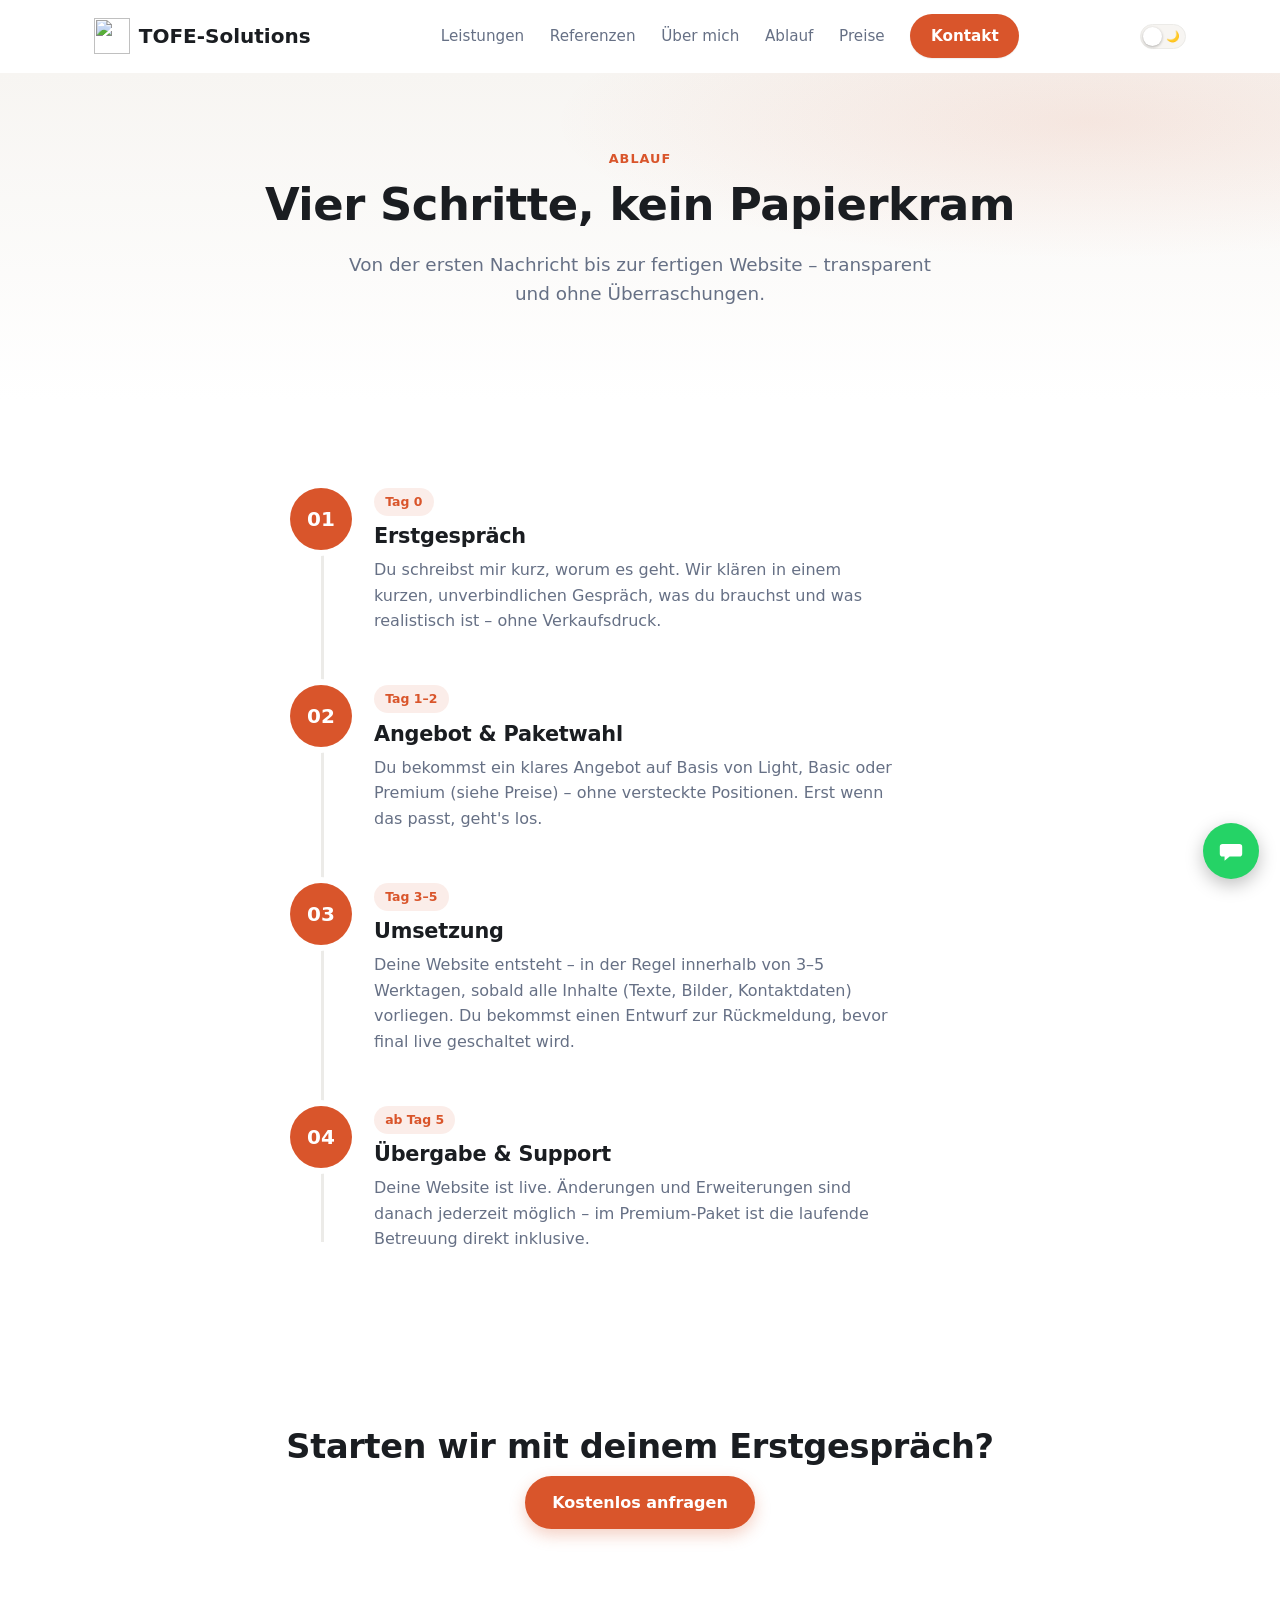
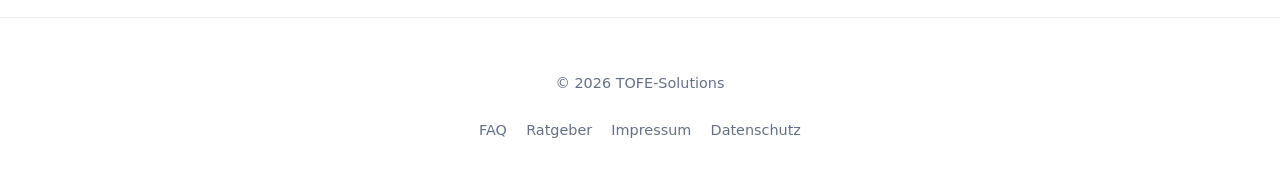
==== ablauf.html @ e0968193 "Add files via upload" ====
<!DOCTYPE html>
<html lang="de">
<head>
<meta charset="UTF-8">
<script>(function(){try{var t=localStorage.getItem('tofe-theme');if(!t){t=window.matchMedia('(prefers-color-scheme: dark)').matches?'dark':'light';}if(t==='dark'){document.documentElement.setAttribute('data-theme','dark');}}catch(e){}})();</script>
<meta name="viewport" content="width=device-width, initial-scale=1.0">
<meta name="theme-color" content="#d9552b">
<title>Ablauf – So entsteht deine Website | TOFE-Solutions</title>
<meta name="description" content="In vier Schritten zur fertigen Website: Erstgespräch, Angebot, Umsetzung und Übergabe – transparent und ohne Papierkram.">
<meta property="og:title" content="Ablauf – TOFE-Solutions">
<meta property="og:description" content="So läuft dein Website-Projekt von der Anfrage bis zur Übergabe.">
<meta property="og:type" content="website">
<meta property="og:locale" content="de_DE">
<meta property="og:image" content="https://tofe-solutions.github.io/Vorlage-Elektrohandwerk/og-image.jpg">
<meta property="og:url" content="https://tofe-solutions.github.io/Vorlage-Elektrohandwerk/ablauf.html">
<meta name="twitter:card" content="summary_large_image">
<link rel="stylesheet" href="styles.css">
<link rel="icon" href="favicon.ico" sizes="any">
<link rel="icon" href="favicon-32.png" type="image/png" sizes="32x32">
<link rel="icon" href="favicon-192.png" type="image/png" sizes="192x192">
<link rel="apple-touch-icon" href="apple-touch-icon.png">
<link rel="manifest" href="site.webmanifest">
</head>
<body>

<header class="site-header" id="site-header">
  <div class="container header-inner">
    <a href="index.html" class="logo"><img src="logo-icon.png" alt="" width="36" height="36" class="logo-icon">TOFE-Solutions</a>
    <nav class="main-nav" id="main-nav">
      <a href="leistungen.html">Leistungen</a>
      <a href="referenzen.html">Referenzen</a>
      <a href="ueber-mich.html">Über mich</a>
      <a href="ablauf.html">Ablauf</a>
      <a href="preise.html">Preise</a>
      <a href="kontakt.html" class="nav-cta">Kontakt</a>
    </nav>
    <label class="theme-switch" aria-label="Farbschema wechseln">
      <input type="checkbox" id="theme-switch-input">
      <span class="theme-switch-track">
        <span class="icon sun">☀️</span>
        <span class="icon moon">🌙</span>
        <span class="theme-switch-thumb"></span>
      </span>
    </label>
    <button class="menu-toggle" id="menu-toggle" aria-label="Menü öffnen"><span></span></button>
  </div>
</header>

<section class="hero page-hero">
  <div class="container hero-inner">
    <span class="eyebrow">Ablauf</span>
    <h1>Vier Schritte, kein Papierkram</h1>
    <p class="hero-sub">Von der ersten Nachricht bis zur fertigen Website – transparent und ohne Überraschungen.</p>
  </div>
</section>

<section class="section">
  <div class="container">
    <div class="ablauf-timeline">
      <div class="at-item reveal">
        <div class="at-node">01</div>
        <span class="at-time">Tag 0</span>
        <h2>Erstgespräch</h2>
        <p>Du schreibst mir kurz, worum es geht. Wir klären in einem kurzen, unverbindlichen Gespräch, was du brauchst und was realistisch ist – ohne Verkaufsdruck.</p>
      </div>
      <div class="at-item reveal">
        <div class="at-node">02</div>
        <span class="at-time">Tag 1–2</span>
        <h2>Angebot &amp; Paketwahl</h2>
        <p>Du bekommst ein klares Angebot auf Basis von Light, Basic oder Premium (siehe Preise) – ohne versteckte Positionen. Erst wenn das passt, geht's los.</p>
      </div>
      <div class="at-item reveal">
        <div class="at-node">03</div>
        <span class="at-time">Tag 3–5</span>
        <h2>Umsetzung</h2>
        <p>Deine Website entsteht – in der Regel innerhalb von 3–5 Werktagen, sobald alle Inhalte (Texte, Bilder, Kontaktdaten) vorliegen. Du bekommst einen Entwurf zur Rückmeldung, bevor final live geschaltet wird.</p>
      </div>
      <div class="at-item reveal">
        <div class="at-node">04</div>
        <span class="at-time">ab Tag 5</span>
        <h2>Übergabe &amp; Support</h2>
        <p>Deine Website ist live. Änderungen und Erweiterungen sind danach jederzeit möglich – im Premium-Paket ist die laufende Betreuung direkt inklusive.</p>
      </div>
    </div>
  </div>
</section>

<section class="section" style="text-align:center;">
  <div class="container">
    <h2>Starten wir mit deinem Erstgespräch?</h2>
    <a href="kontakt.html" class="btn btn-primary">Kostenlos anfragen</a>
  </div>
</section>

<footer class="site-footer">
  <div class="container footer-inner">
    <p>&copy; <span id="jahr"></span> TOFE-Solutions</p>
    <div class="footer-links">
      <a href="faq.html">FAQ</a>
      <a href="ratgeber.html">Ratgeber</a>
      <a href="impressum.html">Impressum</a>
      <a href="datenschutz.html">Datenschutz</a>
    </div>
  </div>
</footer>

<script>
  document.getElementById('jahr').textContent = new Date().getFullYear();
  const header = document.getElementById('site-header');
  window.addEventListener('scroll', () => header.classList.toggle('scrolled', window.scrollY > 8));
  const menuToggle = document.getElementById('menu-toggle');
  const mainNav = document.getElementById('main-nav');
  menuToggle.addEventListener('click', () => mainNav.classList.toggle('open'));
  mainNav.querySelectorAll('a').forEach(a => a.addEventListener('click', () => mainNav.classList.remove('open')));
  const themeInput = document.getElementById('theme-switch-input');
  if (themeInput) {
    themeInput.checked = document.documentElement.getAttribute('data-theme') === 'dark';
    themeInput.addEventListener('change', () => {
      const theme = themeInput.checked ? 'dark' : 'light';
      document.documentElement.setAttribute('data-theme', theme);
      try { localStorage.setItem('tofe-theme', theme); } catch(e) {}
    });
  }
  const revealEls = document.querySelectorAll('.reveal');
  const io = new IntersectionObserver((entries) => {
    entries.forEach(entry => { if (entry.isIntersecting) { entry.target.classList.add('is-visible'); io.unobserve(entry.target); } });
  }, { threshold: 0.15 });
  revealEls.forEach(el => io.observe(el));
</script>

<a href="https://wa.me/4915731621285?text=Hallo%2C%20ich%20interessiere%20mich%20f%C3%BCr%20eine%20Website." class="whatsapp-fab" target="_blank" rel="noopener" aria-label="Per WhatsApp kontaktieren">
  <svg viewBox="0 0 100 100" fill="none" xmlns="http://www.w3.org/2000/svg"><path d="M20 25h60a10 10 0 0110 10v25a10 10 0 01-10 10H45l-18 15v-15h-7a10 10 0 01-10-10V35a10 10 0 0110-10z" fill="#fff"/></svg>
</a>
</body>
</html>
---- styles.css ----
:root {
  --color-accent: #d9552b;
  --color-accent-dark: #b8441f;
  --color-text: #1a1d21;
  --color-muted: #667085;
  --color-bg: #ffffff;
  --color-bg-alt: #f7f5f2;
  --color-surface: #ffffff;
  --color-border: #ecebe8;
  --font-heading: system-ui, -apple-system, "Segoe UI", Roboto, "Helvetica Neue", Arial, sans-serif;
  --font-base: system-ui, -apple-system, "Segoe UI", Roboto, "Helvetica Neue", Arial, sans-serif;
  --radius: 14px;
  --shadow-sm: 0 1px 2px rgba(20,20,20,.04), 0 1px 1px rgba(20,20,20,.03);
  --shadow-md: 0 8px 24px rgba(20,20,20,.08);
  color-scheme: light;
}

:root[data-theme="dark"] {
  --color-accent: #e2794f;
  --color-accent-dark: #d9552b;
  --color-text: #f0efec;
  --color-muted: #9aa1ae;
  --color-bg: #111318;
  --color-bg-alt: #1a1d23;
  --color-surface: #181b21;
  --color-border: #2c2f37;
  --shadow-sm: 0 1px 2px rgba(0,0,0,.4), 0 1px 1px rgba(0,0,0,.3);
  --shadow-md: 0 8px 24px rgba(0,0,0,.5);
  color-scheme: dark;
}

/* Im Dark Mode ist heller Text auf dem Akzent-Orange zu kontrastarm (WCAG AA) –
   dunkler Text auf den Akzent-Flächen sorgt für ausreichenden Kontrast. */
:root[data-theme="dark"] .btn-primary,
:root[data-theme="dark"] .nav-cta,
:root[data-theme="dark"] .pricing-badge {
  color: var(--color-bg) !important;
}

* { box-sizing: border-box; }
.sr-only { position: absolute; width: 1px; height: 1px; padding: 0; margin: -1px; overflow: hidden; clip: rect(0,0,0,0); white-space: nowrap; border: 0; }
html { scroll-behavior: smooth; }
body { margin: 0; font-family: var(--font-base); color: var(--color-text); line-height: 1.6; background: var(--color-bg); -webkit-font-smoothing: antialiased; transition: background-color .2s ease, color .2s ease; }
.container { max-width: 1140px; margin: 0 auto; padding: 0 1.5rem; }
h1, h2, h3 { font-family: var(--font-heading); line-height: 1.15; margin-top: 0; letter-spacing: -0.01em; }
h2 { font-size: clamp(1.6rem, 3vw, 2.1rem); margin-bottom: 0.6rem; }
.eyebrow { display: inline-block; color: var(--color-accent); font-weight: 700; font-size: 0.8rem; letter-spacing: 0.08em; text-transform: uppercase; margin-bottom: 0.6rem; }
.section-lead { color: var(--color-muted); max-width: 560px; margin: 0 0 2.5rem; font-size: 1.05rem; }
a { color: inherit; }

/* Header */
.site-header { position: sticky; top: 0; background: var(--color-surface); border-bottom: 1px solid transparent; z-index: 100; transition: box-shadow .2s, border-color .2s, background-color .2s; }
.site-header.scrolled { box-shadow: var(--shadow-sm); border-color: var(--color-border); }
.header-inner { display: flex; align-items: center; justify-content: space-between; height: 72px; }
.logo { display: flex; align-items: center; gap: 0.55rem; font-family: var(--font-heading); font-weight: 800; font-size: 1.25rem; text-decoration: none; }
.logo-icon { height: 36px; width: 36px; display: block; }
.main-nav { display: flex; align-items: center; }
.main-nav a { margin-left: 1.6rem; text-decoration: none; font-size: 0.95rem; font-weight: 500; color: var(--color-muted); transition: color .15s; }
.main-nav a:hover { color: var(--color-text); }
.nav-cta { background: var(--color-accent); color: #fff !important; padding: 0.6rem 1.3rem; border-radius: 999px; font-weight: 600 !important; box-shadow: var(--shadow-sm); }
.nav-cta:hover { background: var(--color-accent-dark); }
.menu-toggle { display: none; background: none; border: 0; cursor: pointer; padding: 0.4rem; }
.menu-toggle span, .menu-toggle span::before, .menu-toggle span::after { content: ""; display: block; width: 22px; height: 2px; background: var(--color-text); position: relative; transition: .2s; }
.menu-toggle span::before { position: absolute; top: -7px; width: 22px; height: 2px; background: var(--color-text); }
.menu-toggle span::after { position: absolute; top: 7px; width: 22px; height: 2px; background: var(--color-text); }

/* Hero */
.hero { padding: 7rem 0 6rem; background:
    radial-gradient(60% 60% at 85% 15%, rgba(217,85,43,.10) 0%, rgba(217,85,43,0) 70%),
    linear-gradient(180deg, var(--color-bg-alt) 0%, var(--color-bg) 100%);
  text-align: center; }
.hero h1 { font-size: clamp(2.2rem, 5vw, 3.4rem); max-width: 760px; margin: 0 auto 1.2rem; }
.hero-sub { color: var(--color-muted); max-width: 620px; margin: 0 auto 2.2rem; font-size: 1.15rem; }
.hero-actions { display: flex; gap: 1rem; justify-content: center; flex-wrap: wrap; }

.btn { display: inline-block; padding: 0.85rem 1.7rem; border-radius: 999px; text-decoration: none; font-weight: 600; transition: transform .15s, box-shadow .15s, background .15s; }
.btn-primary { background: var(--color-accent); color: #fff; box-shadow: 0 6px 16px rgba(217,85,43,.28); }
.btn-primary:hover { background: var(--color-accent-dark); transform: translateY(-1px); }
.btn-ghost { background: var(--color-surface); color: var(--color-text); border: 1px solid var(--color-border); }
.btn-ghost:hover { border-color: #d8d5d0; }

.section { padding: 5.5rem 0; }
.section-alt { background: var(--color-bg-alt); }
.section-header { text-align: center; margin: 0 auto 3rem; max-width: 620px; }
.section-header .section-lead { margin-left: auto; margin-right: auto; }

.grid { display: grid; gap: 1.75rem; }
.grid-2 { grid-template-columns: 1fr 1fr; }
.grid-3 { grid-template-columns: repeat(3, 1fr); }
.align-center { align-items: center; }

.card { background: var(--color-surface); border: 1px solid var(--color-border); border-radius: var(--radius); padding: 1.9rem; box-shadow: var(--shadow-sm); transition: transform .18s, box-shadow .18s, background-color .2s; }
.card:hover { transform: translateY(-3px); box-shadow: var(--shadow-md); }
.card .icon { width: 44px; height: 44px; border-radius: 12px; background: rgba(217,85,43,.1); color: var(--color-accent); display: flex; align-items: center; justify-content: center; font-size: 1.3rem; margin-bottom: 1rem; }
.card h3 { font-size: 1.1rem; margin-bottom: 0.5rem; }
.card p { color: var(--color-muted); margin: 0; font-size: 0.96rem; }

.step-card { position: relative; }
.step-num { font-family: var(--font-heading); font-size: 1.6rem; font-weight: 800; color: var(--color-accent); opacity: .5; margin-bottom: 0.6rem; }

.image-placeholder { background: linear-gradient(155deg, rgba(217,85,43,.13), rgba(217,85,43,.03)); border-radius: var(--radius); display: flex; align-items: center; justify-content: center; min-height: 220px; color: var(--color-muted); font-size: 0.9rem; }
.image-placeholder svg { width: 104px; height: 104px; }
.image-placeholder.photo-pending { background: var(--color-bg-alt); border: 2px dashed var(--color-border); flex-direction: column; gap: 0.6rem; text-align: center; padding: 1.5rem; color: var(--color-muted); }
.image-placeholder.photo-pending svg { width: 44px; height: 44px; opacity: .5; }
.image-placeholder.mockup { min-height: 260px; border: 1px solid var(--color-border); box-shadow: var(--shadow-sm); padding: 1.5rem; transition: transform .18s, box-shadow .18s; }
.image-placeholder.mockup:hover { transform: translateY(-4px); box-shadow: var(--shadow-md); }
.image-placeholder.mockup svg { width: 100%; height: auto; max-width: 340px; }

.profile-photo { border-radius: var(--radius); overflow: hidden; box-shadow: var(--shadow-sm); }
.profile-photo img { width: 100%; height: auto; display: block; }

.benefit-tag { display: inline-flex; align-items: flex-start; gap: 0.55rem; background: rgba(217,85,43,.08); border-left: 3px solid var(--color-accent); padding: 0.65rem 1rem; border-radius: 6px; font-size: 0.92rem; margin: 1rem 0 0; }
.benefit-tag strong { color: var(--color-text); }

.trust-badges { display: flex; flex-wrap: wrap; gap: 0.6rem; justify-content: center; margin-bottom: 0.6rem; }
.trust-badge { display: inline-flex; align-items: center; gap: 0.45rem; background: rgba(217,85,43,.1); color: var(--color-accent); border: 1px solid rgba(217,85,43,.25); padding: 0.45rem 0.95rem; border-radius: 999px; font-size: 0.85rem; font-weight: 600; }
.trust-badge svg { width: 15px; height: 15px; flex-shrink: 0; }
.image-placeholder.photo-pending small { display: block; font-size: 0.78rem; margin-top: 0.15rem; }

.contact-list { list-style: none; padding: 0; }
.contact-list li { margin-bottom: 0.5rem; }
.contact-form { display: flex; flex-direction: column; gap: 1rem; background: var(--color-surface); padding: 1.75rem; border-radius: var(--radius); border: 1px solid var(--color-border); box-shadow: var(--shadow-sm); }
.contact-form label { display: flex; flex-direction: column; font-size: 0.9rem; font-weight: 500; gap: 0.4rem; }
.contact-form input, .contact-form textarea { padding: 0.7rem 0.8rem; border: 1px solid var(--color-border); border-radius: 8px; font: inherit; background: var(--color-bg); color: var(--color-text); transition: border-color .15s, box-shadow .15s; }
.contact-form input:focus, .contact-form textarea:focus { outline: none; border-color: var(--color-accent); box-shadow: 0 0 0 3px rgba(217,85,43,.25); }

.site-footer { padding: 2.5rem 0; text-align: center; color: var(--color-muted); font-size: 0.9rem; border-top: 1px solid var(--color-border); }
.footer-inner { display: flex; flex-direction: column; align-items: center; gap: 0.6rem; }
.footer-links { display: flex; gap: 1.2rem; flex-wrap: wrap; justify-content: center; }
.footer-links a { text-decoration: none; color: var(--color-muted); }
.footer-links a:hover { color: var(--color-text); text-decoration: underline; }

.page-hero { padding: 4.5rem 0 3.5rem; }
.page-hero h1 { font-size: clamp(2rem, 4vw, 2.8rem); }

.link-card { text-decoration: none; }
.link-card .arrow { color: var(--color-accent); font-weight: 700; }

.legal .section { padding: 3rem 0 5rem; }
.legal h2 { font-size: 1.3rem; margin-top: 2.2rem; }
.legal h3 { font-size: 1.05rem; margin-top: 1.4rem; }
.legal p, .legal li { color: var(--color-text); font-size: 0.98rem; }
.legal .placeholder { background: rgba(217,85,43,.1); color: var(--color-accent-dark); padding: 0.1rem 0.4rem; border-radius: 4px; font-weight: 600; }
.placeholder-note { background: rgba(217,85,43,.1); color: var(--color-accent-dark); padding: 0.1rem 0.45rem; border-radius: 4px; font-weight: 600; font-style: normal; white-space: normal; }

/* Referenzen-Seite */
.reference-card { padding: 2rem; }
.reference-card .reference-tag { display: inline-block; font-size: 0.78rem; font-weight: 700; color: var(--color-accent); background: rgba(217,85,43,.1); padding: 0.3rem 0.8rem; border-radius: 999px; margin-bottom: 1rem; }
.reference-card h3 { font-size: 1.2rem; margin-bottom: 0.5rem; }
.reference-card p { color: var(--color-muted); margin: 0 0 1.2rem; }
.reference-placeholder { border: 2px dashed var(--color-border); border-radius: var(--radius); min-height: 220px; display: flex; flex-direction: column; align-items: center; justify-content: center; gap: 0.6rem; color: var(--color-muted); text-align: center; padding: 2rem; background: var(--color-bg-alt); }
.reference-placeholder svg { width: 40px; height: 40px; opacity: 0.5; }
.reference-placeholder strong { color: var(--color-text); font-size: 0.98rem; }
.reference-placeholder span { font-size: 0.85rem; }

/* Ratgeber-Seite */
.article-toc { list-style: none; padding: 0; margin: 0 auto 3rem; max-width: 620px; display: flex; flex-direction: column; gap: 0.6rem; }
.article-toc a { display: flex; align-items: center; gap: 0.7rem; text-decoration: none; color: var(--color-text); background: var(--color-surface); border: 1px solid var(--color-border); border-radius: var(--radius); padding: 0.9rem 1.2rem; font-weight: 600; font-size: 0.95rem; transition: border-color .15s, transform .15s; }
.article-toc a:hover { border-color: var(--color-accent); transform: translateX(3px); }
.article-toc .toc-num { color: var(--color-accent); font-weight: 800; font-family: var(--font-heading); }
.article-block { max-width: 720px; margin: 0 auto; scroll-margin-top: 90px; }
.article-block + .article-block { border-top: 1px solid var(--color-border); padding-top: 3rem; margin-top: 3rem; }
.article-block h2 { font-size: 1.5rem; }
.article-block p { margin-bottom: 1.1rem; }

/* Risikoumkehr / Vertrauens-Baustein */
.guarantee-box { display: flex; gap: 1.2rem; align-items: flex-start; background: rgba(217,85,43,.06); border: 1px solid rgba(217,85,43,.2); border-radius: var(--radius); padding: 1.6rem 1.8rem; max-width: 760px; margin: 2.5rem auto 0; }
.guarantee-box .icon { width: 44px; height: 44px; border-radius: 12px; background: rgba(217,85,43,.14); color: var(--color-accent); display: flex; align-items: center; justify-content: center; font-size: 1.3rem; flex-shrink: 0; }
.guarantee-box h3 { margin: 0 0 0.4rem; font-size: 1.05rem; }
.guarantee-box p { margin: 0; color: var(--color-muted); font-size: 0.95rem; }
.legal .notice { background: var(--color-bg-alt); border: 1px solid var(--color-border); border-radius: var(--radius); padding: 1.2rem 1.4rem; font-size: 0.92rem; color: var(--color-muted); margin-bottom: 2rem; }

/* Pricing */
.pricing-grid { align-items: stretch; }
.pricing-card { display: flex; flex-direction: column; position: relative; padding: 2.2rem 1.9rem; }
.pricing-card.featured { border-color: var(--color-accent); box-shadow: 0 10px 28px rgba(217,85,43,.14); }
.pricing-badge { position: absolute; top: -13px; left: 50%; transform: translateX(-50%); background: var(--color-accent); color: #fff; font-size: 0.75rem; font-weight: 700; letter-spacing: 0.04em; text-transform: uppercase; padding: 0.35rem 0.9rem; border-radius: 999px; box-shadow: var(--shadow-sm); }
.pricing-card h3 { font-size: 1.25rem; margin-bottom: 0.3rem; }
.pricing-card .plan-desc { color: var(--color-muted); font-size: 0.92rem; margin: 0 0 1.3rem; min-height: 2.6em; }
.pricing-card .price-row { margin-bottom: 1.5rem; }
.pricing-card .price-prefix { color: var(--color-muted); font-size: 0.85rem; display: block; }
.pricing-card .price-value { font-family: var(--font-heading); font-size: 2.4rem; font-weight: 800; }
.pricing-card .price-note { color: var(--color-muted); font-size: 0.85rem; display: block; margin-top: 0.2rem; }
.pricing-card .feature-list { list-style: none; padding: 0; margin: 0 0 1.8rem; flex-grow: 1; }
.pricing-card .feature-list li { display: flex; gap: 0.6rem; align-items: flex-start; margin-bottom: 0.7rem; font-size: 0.94rem; }
.pricing-card .feature-list li::before { content: "✓"; color: var(--color-accent); font-weight: 700; flex-shrink: 0; }
.pricing-card .btn { text-align: center; }

.addon-card ul { list-style: none; padding: 0; margin: 0; }
.addon-card li { display: flex; justify-content: space-between; gap: 1rem; padding: 0.85rem 0; border-bottom: 1px solid var(--color-border); font-size: 0.94rem; }
.addon-card li:last-child { border-bottom: none; }
.addon-card .addon-price { color: var(--color-accent); font-weight: 600; white-space: nowrap; }
.addon-card .addon-name { color: var(--color-text); }
.addon-card .addon-note { display: block; color: var(--color-muted); font-size: 0.82rem; font-weight: 400; }

/* Ablauf-Zeitstrahl (kompakte Randleiste) */
.ablauf-timeline { max-width: 700px; margin: 0 auto; position: relative; padding-left: 84px; }
.ablauf-timeline::before { content: ''; position: absolute; left: 31px; top: 10px; bottom: 10px; width: 3px; background: var(--color-border); }
.at-item { position: relative; padding-bottom: 3.2rem; }
.at-item:last-child { padding-bottom: 0; }
.at-node { position: absolute; left: -84px; top: 0; width: 62px; height: 62px; border-radius: 50%; background: var(--color-accent); color: #fff; display: flex; align-items: center; justify-content: center; font-weight: 800; font-family: var(--font-heading); font-size: 1.25rem; box-shadow: 0 0 0 6px var(--color-bg), var(--shadow-sm); }
.at-time { display: inline-block; font-size: 0.78rem; font-weight: 700; color: var(--color-accent); background: rgba(217,85,43,.1); padding: 0.25rem 0.7rem; border-radius: 999px; margin-bottom: 0.6rem; }
.at-item h2 { font-size: 1.3rem; margin: 0 0 0.5rem; }
.at-item p { margin: 0; color: var(--color-muted); font-size: 1rem; max-width: 520px; }

@media (max-width: 780px) {
  .ablauf-timeline { padding-left: 64px; }
  .ablauf-timeline::before { left: 23px; }
  .at-node { left: -64px; width: 48px; height: 48px; font-size: 1.05rem; }
}

/* Scroll-reveal */
.reveal { opacity: 0; transform: translateY(16px); transition: opacity .5s ease, transform .5s ease; }
.reveal.is-visible { opacity: 1; transform: translateY(0); }

@media (max-width: 930px) {
  .menu-toggle { display: block; }
  .main-nav { position: fixed; inset: 72px 0 0 0; background: var(--color-surface); flex-direction: column; align-items: flex-start; padding: 2rem 1.5rem; gap: 0.5rem; transform: translateX(100%); transition: transform .25s ease; }
  .main-nav.open { transform: translateX(0); }
  .main-nav a { margin-left: 0; padding: 0.75rem 0; font-size: 1.05rem; width: 100%; }
  .nav-cta { margin-top: 0.5rem; text-align: center; }
  .grid-2, .grid-3 { grid-template-columns: 1fr; }
  .theme-switch { margin-left: 0.6rem; }
}

/* Theme switch (Hell/Dunkel-Umschalter) */
.theme-switch { display: inline-flex; align-items: center; cursor: pointer; margin-left: 1rem; user-select: none; }
.theme-switch input { position: absolute; opacity: 0; width: 1px; height: 1px; }
.theme-switch-track { position: relative; width: 46px; height: 25px; background: var(--color-bg-alt); border: 1px solid var(--color-border); border-radius: 999px; transition: background-color .2s; flex-shrink: 0; }
.theme-switch-track .icon { position: absolute; top: 50%; transform: translateY(-50%); font-size: 11px; line-height: 1; }
.theme-switch-track .icon.sun { left: 5px; }
.theme-switch-track .icon.moon { right: 5px; }
.theme-switch-thumb { position: absolute; top: 2px; left: 2px; width: 19px; height: 19px; border-radius: 50%; background: var(--color-surface); box-shadow: 0 1px 3px rgba(0,0,0,.3); transition: transform .2s ease; }
.theme-switch input:checked ~ .theme-switch-track .theme-switch-thumb { transform: translateX(21px); }
.theme-switch input:checked ~ .theme-switch-track { background: var(--color-accent); border-color: var(--color-accent); }
.theme-switch input:focus-visible ~ .theme-switch-track { outline: 2px solid var(--color-accent); outline-offset: 2px; }
.calc-switch-label input:focus-visible ~ .calc-switch { outline: 2px solid var(--color-accent); outline-offset: 2px; }
.faq-question:focus-visible { outline: 2px solid var(--color-accent); outline-offset: 2px; }

/* WhatsApp floating button */
.whatsapp-fab { position: fixed; right: 1.3rem; bottom: 1.3rem; width: 56px; height: 56px; border-radius: 50%; background: #25D366; color: #fff; display: flex; align-items: center; justify-content: center; box-shadow: 0 6px 18px rgba(0,0,0,.25); z-index: 200; transition: transform .15s; }
.whatsapp-fab:hover { transform: scale(1.06); }
.whatsapp-fab svg { width: 28px; height: 28px; }

/* FAQ accordion */
.faq-list { max-width: 760px; margin: 0 auto; }
.faq-item { border-bottom: 1px solid var(--color-border); }
.faq-item:first-child { border-top: 1px solid var(--color-border); }
.faq-question { width: 100%; text-align: left; background: none; border: 0; padding: 1.2rem 0.2rem; font: inherit; font-weight: 600; font-size: 1rem; color: var(--color-text); cursor: pointer; display: flex; justify-content: space-between; align-items: center; gap: 1rem; }
.faq-question .faq-icon { flex-shrink: 0; color: var(--color-accent); font-size: 1.3rem; transition: transform .2s; }
.faq-item.open .faq-question .faq-icon { transform: rotate(45deg); }
.faq-answer { max-height: 0; overflow: hidden; transition: max-height .25s ease; }
.faq-answer p { color: var(--color-muted); margin: 0 0.2rem 1.2rem; font-size: 0.96rem; }

/* Price calculator */
.calc-box { background: var(--color-surface); border: 1px solid var(--color-border); border-radius: var(--radius); padding: 1.8rem; box-shadow: var(--shadow-sm); max-width: 620px; margin: 0 auto; }
.calc-row { display: flex; justify-content: space-between; align-items: center; gap: 1rem; padding: 0.7rem 0; border-bottom: 1px solid var(--color-border); }
.calc-row:last-of-type { border-bottom: none; }
.calc-row label { font-size: 0.95rem; font-weight: 500; }
.calc-row .calc-note { display: block; color: var(--color-muted); font-size: 0.8rem; font-weight: 400; }
.calc-stepper { display: flex; align-items: center; gap: 0.7rem; }
.calc-stepper button { width: 30px; height: 30px; border-radius: 50%; border: 1px solid var(--color-border); background: var(--color-bg); color: var(--color-text); font-size: 1.1rem; cursor: pointer; line-height: 1; }
.calc-stepper button:hover { border-color: var(--color-accent); color: var(--color-accent); }
.calc-stepper span { min-width: 1.2rem; text-align: center; font-weight: 600; }
.calc-switch-label { display: inline-flex; align-items: center; cursor: pointer; }
.calc-switch-label input { position: absolute; opacity: 0; width: 1px; height: 1px; }
.calc-switch { position: relative; width: 42px; height: 24px; background: var(--color-bg-alt); border: 1px solid var(--color-border); border-radius: 999px; flex-shrink: 0; transition: background-color .2s; }
.calc-switch-thumb { position: absolute; top: 2px; left: 2px; width: 17px; height: 17px; border-radius: 50%; background: var(--color-surface); box-shadow: 0 1px 2px rgba(0,0,0,.25); transition: transform .2s; }
.calc-switch-label input:checked ~ .calc-switch .calc-switch-thumb { transform: translateX(18px); }
.calc-switch-label input:checked ~ .calc-switch { background: var(--color-accent); border-color: var(--color-accent); }
.calc-pkg-group { display: flex; gap: 0.4rem; flex-wrap: wrap; }
.calc-pkg-btn { font: inherit; font-size: 0.85rem; font-weight: 600; padding: 0.4rem 0.9rem; border-radius: 999px; border: 1px solid var(--color-border); background: var(--color-bg-alt); color: var(--color-text); cursor: pointer; transition: background-color .15s, border-color .15s, color .15s; }
.calc-pkg-btn:hover { border-color: var(--color-accent); }
.calc-pkg-btn.active { background: var(--color-accent); border-color: var(--color-accent); color: #fff; }
.calc-total { display: flex; justify-content: space-between; align-items: baseline; padding-top: 1.3rem; margin-top: 0.5rem; }
.calc-total .calc-total-label { font-weight: 600; }
.calc-total .calc-total-value { font-family: var(--font-heading); font-size: 1.9rem; font-weight: 800; color: var(--color-accent); }
.calc-hint { color: var(--color-muted); font-size: 0.82rem; margin-top: 0.6rem; }
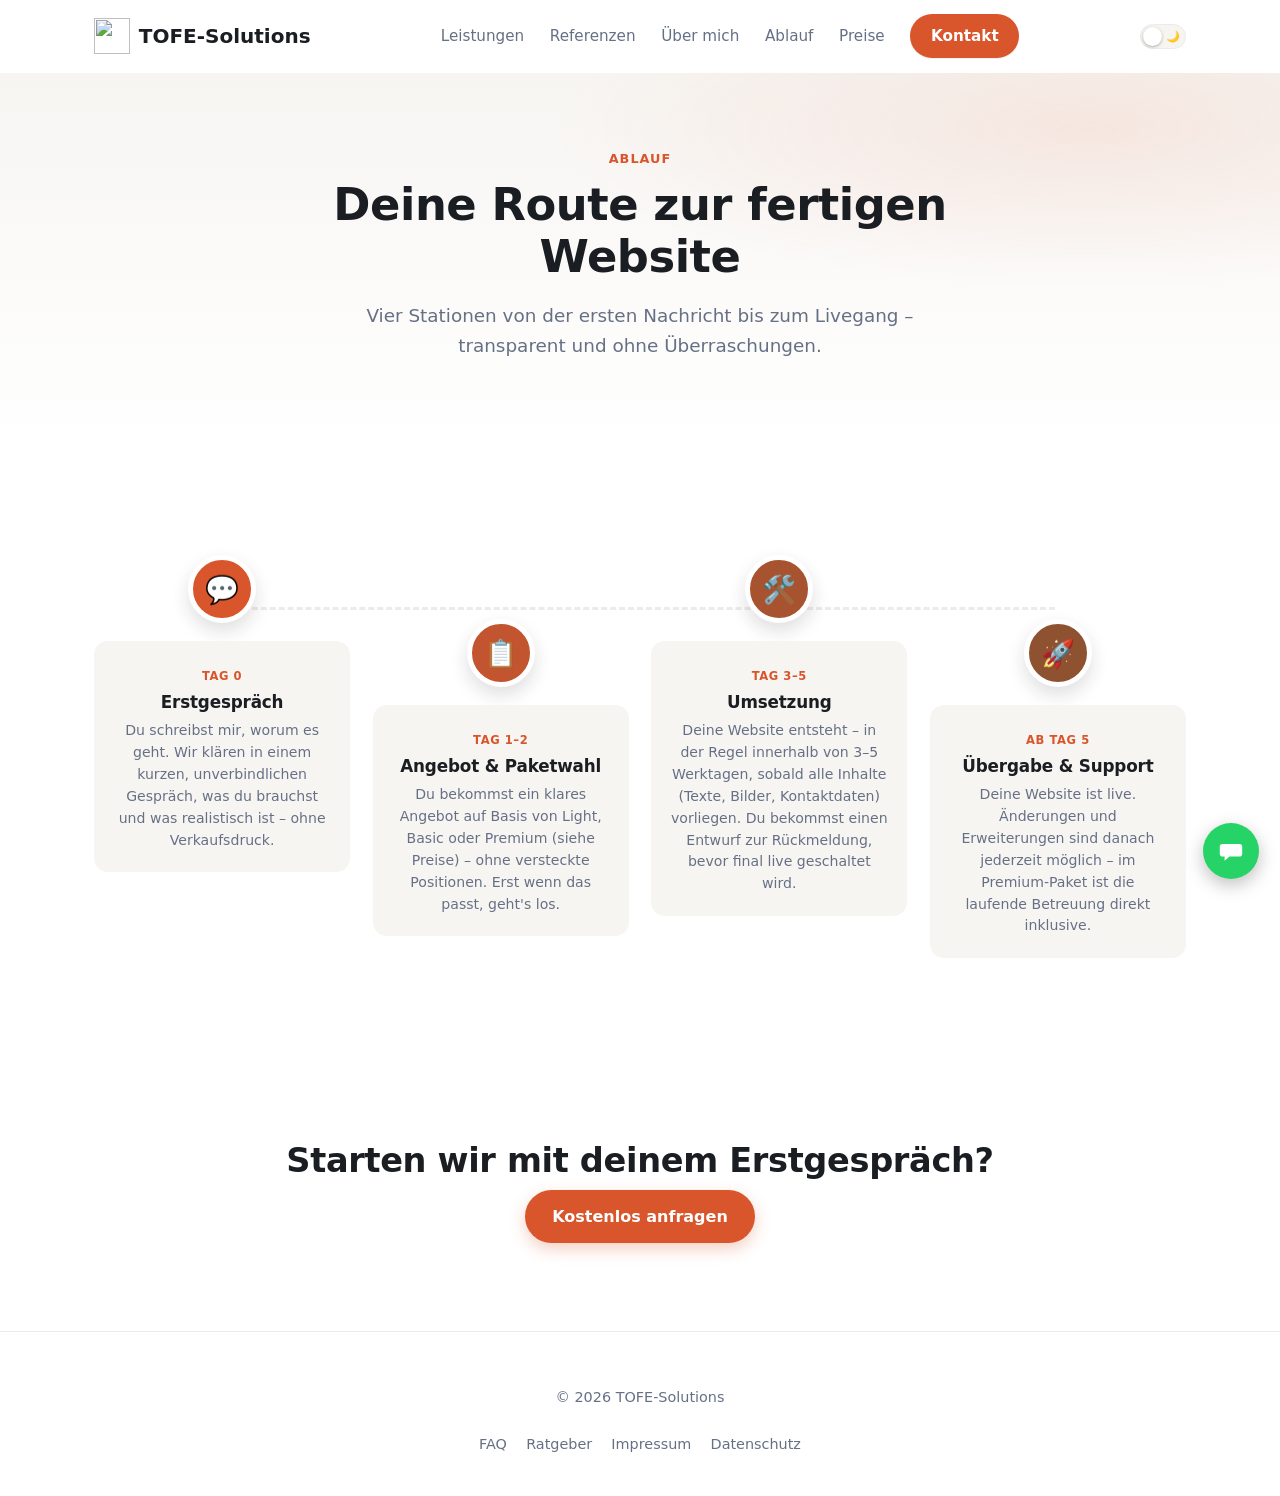
==== commit 129999d1: "Add files via upload" ====
--- a/ablauf.html
+++ b/ablauf.html
@@ -49,37 +49,53 @@
 <section class="hero page-hero">
   <div class="container hero-inner">
     <span class="eyebrow">Ablauf</span>
-    <h1>Vier Schritte, kein Papierkram</h1>
-    <p class="hero-sub">Von der ersten Nachricht bis zur fertigen Website – transparent und ohne Überraschungen.</p>
+    <h1>Deine Route zur fertigen Website</h1>
+    <p class="hero-sub">Vier Stationen von der ersten Nachricht bis zum Livegang – transparent und ohne Überraschungen.</p>
   </div>
 </section>
 
 <section class="section">
   <div class="container">
-    <div class="ablauf-timeline">
-      <div class="at-item reveal">
-        <div class="at-node">01</div>
-        <span class="at-time">Tag 0</span>
-        <h2>Erstgespräch</h2>
-        <p>Du schreibst mir kurz, worum es geht. Wir klären in einem kurzen, unverbindlichen Gespräch, was du brauchst und was realistisch ist – ohne Verkaufsdruck.</p>
-      </div>
-      <div class="at-item reveal">
-        <div class="at-node">02</div>
-        <span class="at-time">Tag 1–2</span>
-        <h2>Angebot &amp; Paketwahl</h2>
-        <p>Du bekommst ein klares Angebot auf Basis von Light, Basic oder Premium (siehe Preise) – ohne versteckte Positionen. Erst wenn das passt, geht's los.</p>
-      </div>
-      <div class="at-item reveal">
-        <div class="at-node">03</div>
-        <span class="at-time">Tag 3–5</span>
-        <h2>Umsetzung</h2>
-        <p>Deine Website entsteht – in der Regel innerhalb von 3–5 Werktagen, sobald alle Inhalte (Texte, Bilder, Kontaktdaten) vorliegen. Du bekommst einen Entwurf zur Rückmeldung, bevor final live geschaltet wird.</p>
-      </div>
-      <div class="at-item reveal">
-        <div class="at-node">04</div>
-        <span class="at-time">ab Tag 5</span>
-        <h2>Übergabe &amp; Support</h2>
-        <p>Deine Website ist live. Änderungen und Erweiterungen sind danach jederzeit möglich – im Premium-Paket ist die laufende Betreuung direkt inklusive.</p>
+    <div class="route reveal">
+      <div class="route-line"></div>
+      <div class="route-track">
+
+        <div class="stop">
+          <div class="stop-badge">💬</div>
+          <div class="stop-card">
+            <span class="stop-time">Tag 0</span>
+            <h2>Erstgespräch</h2>
+            <p>Du schreibst mir, worum es geht. Wir klären in einem kurzen, unverbindlichen Gespräch, was du brauchst und was realistisch ist – ohne Verkaufsdruck.</p>
+          </div>
+        </div>
+
+        <div class="stop">
+          <div class="stop-badge">📋</div>
+          <div class="stop-card">
+            <span class="stop-time">Tag 1–2</span>
+            <h2>Angebot &amp; Paketwahl</h2>
+            <p>Du bekommst ein klares Angebot auf Basis von Light, Basic oder Premium (siehe Preise) – ohne versteckte Positionen. Erst wenn das passt, geht's los.</p>
+          </div>
+        </div>
+
+        <div class="stop">
+          <div class="stop-badge">🛠️</div>
+          <div class="stop-card">
+            <span class="stop-time">Tag 3–5</span>
+            <h2>Umsetzung</h2>
+            <p>Deine Website entsteht – in der Regel innerhalb von 3–5 Werktagen, sobald alle Inhalte (Texte, Bilder, Kontaktdaten) vorliegen. Du bekommst einen Entwurf zur Rückmeldung, bevor final live geschaltet wird.</p>
+          </div>
+        </div>
+
+        <div class="stop">
+          <div class="stop-badge">🚀</div>
+          <div class="stop-card">
+            <span class="stop-time">ab Tag 5</span>
+            <h2>Übergabe &amp; Support</h2>
+            <p>Deine Website ist live. Änderungen und Erweiterungen sind danach jederzeit möglich – im Premium-Paket ist die laufende Betreuung direkt inklusive.</p>
+          </div>
+        </div>
+
       </div>
     </div>
   </div>
--- a/styles.css
+++ b/styles.css
@@ -106,8 +106,8 @@
 .image-placeholder.mockup:hover { transform: translateY(-4px); box-shadow: var(--shadow-md); }
 .image-placeholder.mockup svg { width: 100%; height: auto; max-width: 340px; }
 
-.profile-photo { border-radius: var(--radius); overflow: hidden; box-shadow: var(--shadow-sm); }
-.profile-photo img { width: 100%; height: auto; display: block; }
+.profile-photo { border-radius: var(--radius); overflow: hidden; box-shadow: var(--shadow-sm); min-width: 0; }
+.profile-photo img { width: 100%; height: auto; max-width: 100%; display: block; }
 
 .benefit-tag { display: inline-flex; align-items: flex-start; gap: 0.55rem; background: rgba(217,85,43,.08); border-left: 3px solid var(--color-accent); padding: 0.65rem 1rem; border-radius: 6px; font-size: 0.92rem; margin: 1rem 0 0; }
 .benefit-tag strong { color: var(--color-text); }
@@ -193,20 +193,28 @@
 .addon-card .addon-name { color: var(--color-text); }
 .addon-card .addon-note { display: block; color: var(--color-muted); font-size: 0.82rem; font-weight: 400; }
 
-/* Ablauf-Zeitstrahl (kompakte Randleiste) */
-.ablauf-timeline { max-width: 700px; margin: 0 auto; position: relative; padding-left: 84px; }
-.ablauf-timeline::before { content: ''; position: absolute; left: 31px; top: 10px; bottom: 10px; width: 3px; background: var(--color-border); }
-.at-item { position: relative; padding-bottom: 3.2rem; }
-.at-item:last-child { padding-bottom: 0; }
-.at-node { position: absolute; left: -84px; top: 0; width: 62px; height: 62px; border-radius: 50%; background: var(--color-accent); color: #fff; display: flex; align-items: center; justify-content: center; font-weight: 800; font-family: var(--font-heading); font-size: 1.25rem; box-shadow: 0 0 0 6px var(--color-bg), var(--shadow-sm); }
-.at-time { display: inline-block; font-size: 0.78rem; font-weight: 700; color: var(--color-accent); background: rgba(217,85,43,.1); padding: 0.25rem 0.7rem; border-radius: 999px; margin-bottom: 0.6rem; }
-.at-item h2 { font-size: 1.3rem; margin: 0 0 0.5rem; }
-.at-item p { margin: 0; color: var(--color-muted); font-size: 1rem; max-width: 520px; }
+/* Ablauf-Route (Routenkarte mit Icon-Stationen) */
+.route { position: relative; padding: 1rem 0 0.5rem; }
+.route-line { position: absolute; top: 68px; left: 12%; right: 12%; height: 0; border-top: 3px dashed var(--color-border); z-index: 0; }
+.route-track { display: grid; grid-template-columns: repeat(4, 1fr); gap: 1.4rem; position: relative; z-index: 1; }
+.stop { display: flex; flex-direction: column; align-items: center; text-align: center; }
+.stop:nth-child(2), .stop:nth-child(4) { margin-top: 64px; }
+.stop-badge { width: 68px; height: 68px; border-radius: 50%; display: flex; align-items: center; justify-content: center; font-size: 1.7rem; color: #fff; margin-bottom: 1.1rem; box-shadow: 0 8px 18px rgba(26,29,33,.14); border: 5px solid var(--color-bg); flex-shrink: 0; }
+.stop:nth-child(1) .stop-badge { background: var(--color-accent); }
+.stop:nth-child(2) .stop-badge { background: #c2542f; }
+.stop:nth-child(3) .stop-badge { background: #a8532f; }
+.stop:nth-child(4) .stop-badge { background: #8f5230; }
+.stop-card { background: var(--color-bg-alt); border-radius: var(--radius); padding: 1.3rem 1.2rem; width: 100%; }
+.stop-time { display: inline-block; color: var(--color-accent); font-weight: 700; font-size: 0.72rem; letter-spacing: 0.05em; text-transform: uppercase; margin-bottom: 0.5rem; }
+.stop-card h2 { font-size: 1.05rem; margin: 0 0 0.5rem; }
+.stop-card p { margin: 0; color: var(--color-muted); font-size: 0.88rem; line-height: 1.55; }
 
 @media (max-width: 780px) {
-  .ablauf-timeline { padding-left: 64px; }
-  .ablauf-timeline::before { left: 23px; }
-  .at-node { left: -64px; width: 48px; height: 48px; font-size: 1.05rem; }
+  .route-line { display: none; }
+  .route-track { grid-template-columns: 1fr; gap: 1.2rem; }
+  .stop:nth-child(2), .stop:nth-child(4) { margin-top: 0; }
+  .stop { flex-direction: row; align-items: flex-start; text-align: left; gap: 1rem; }
+  .stop-badge { margin-bottom: 0; }
 }
 
 /* Scroll-reveal */
